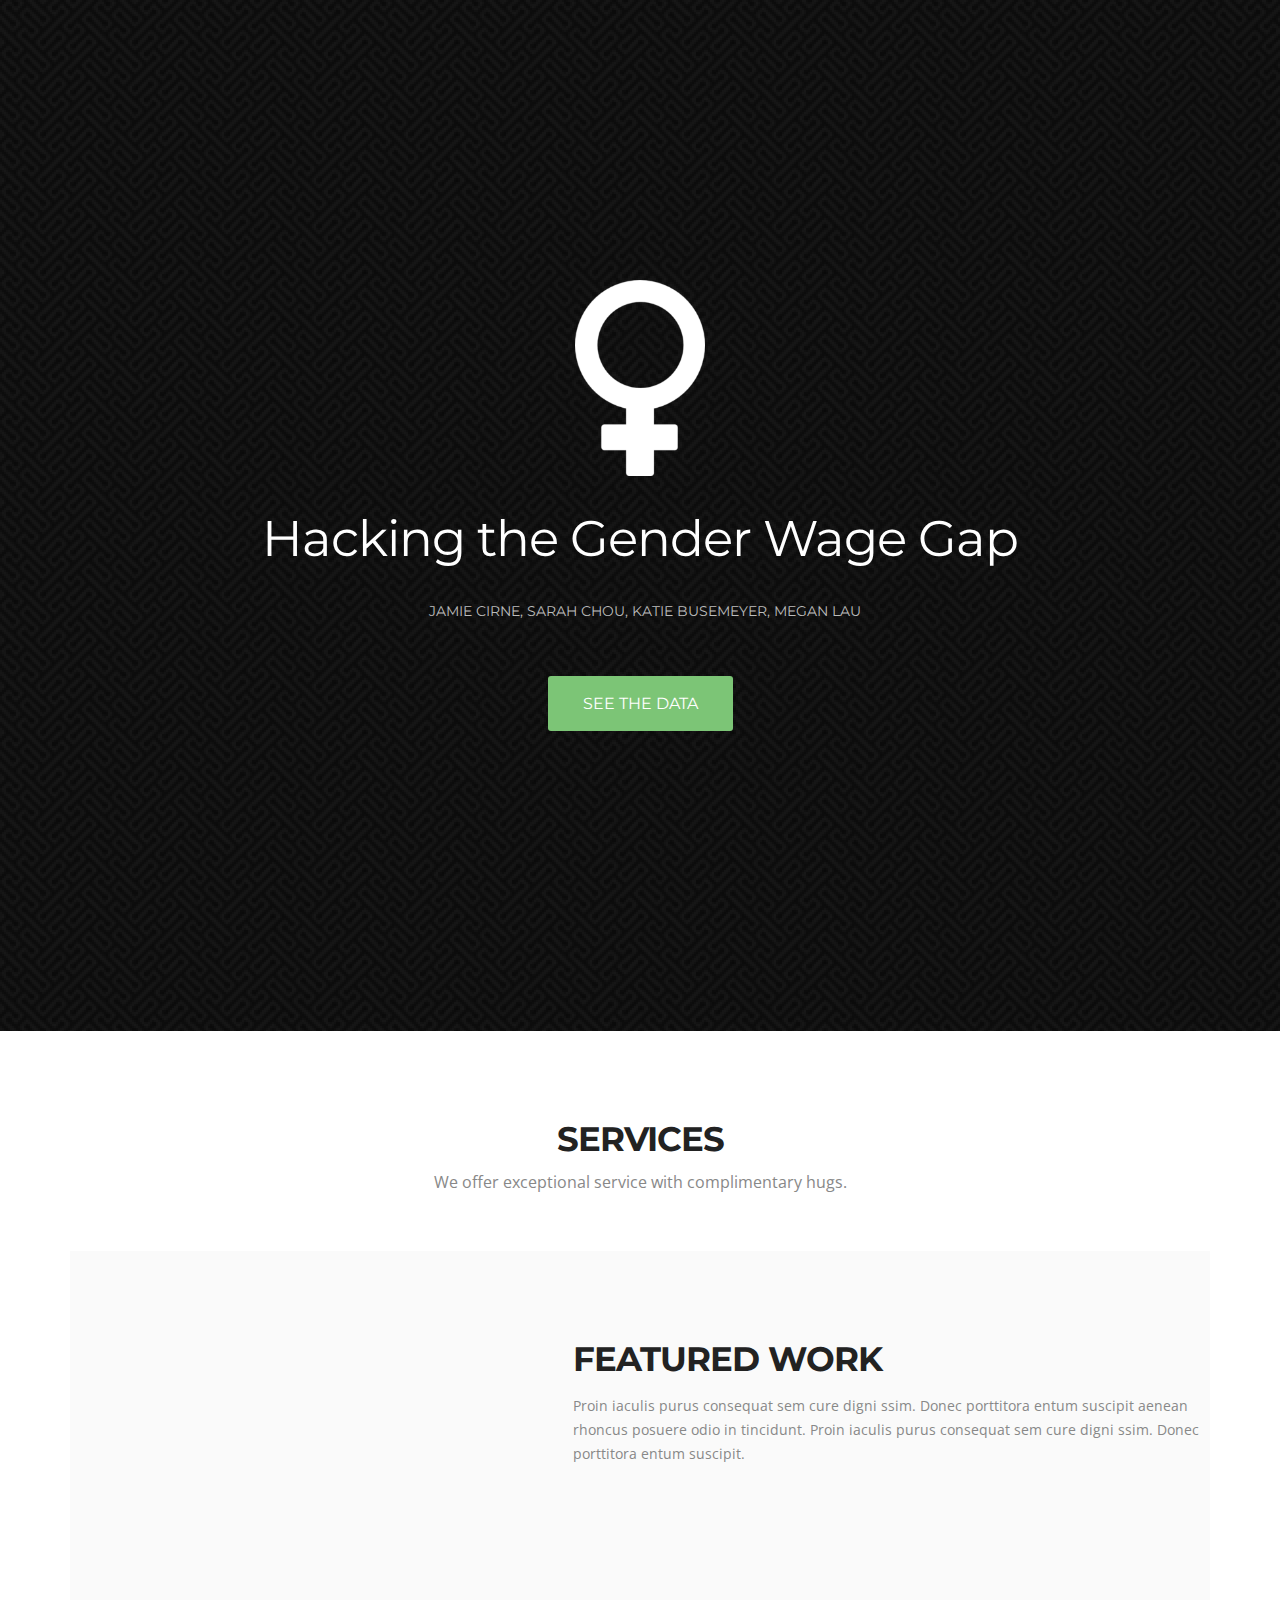
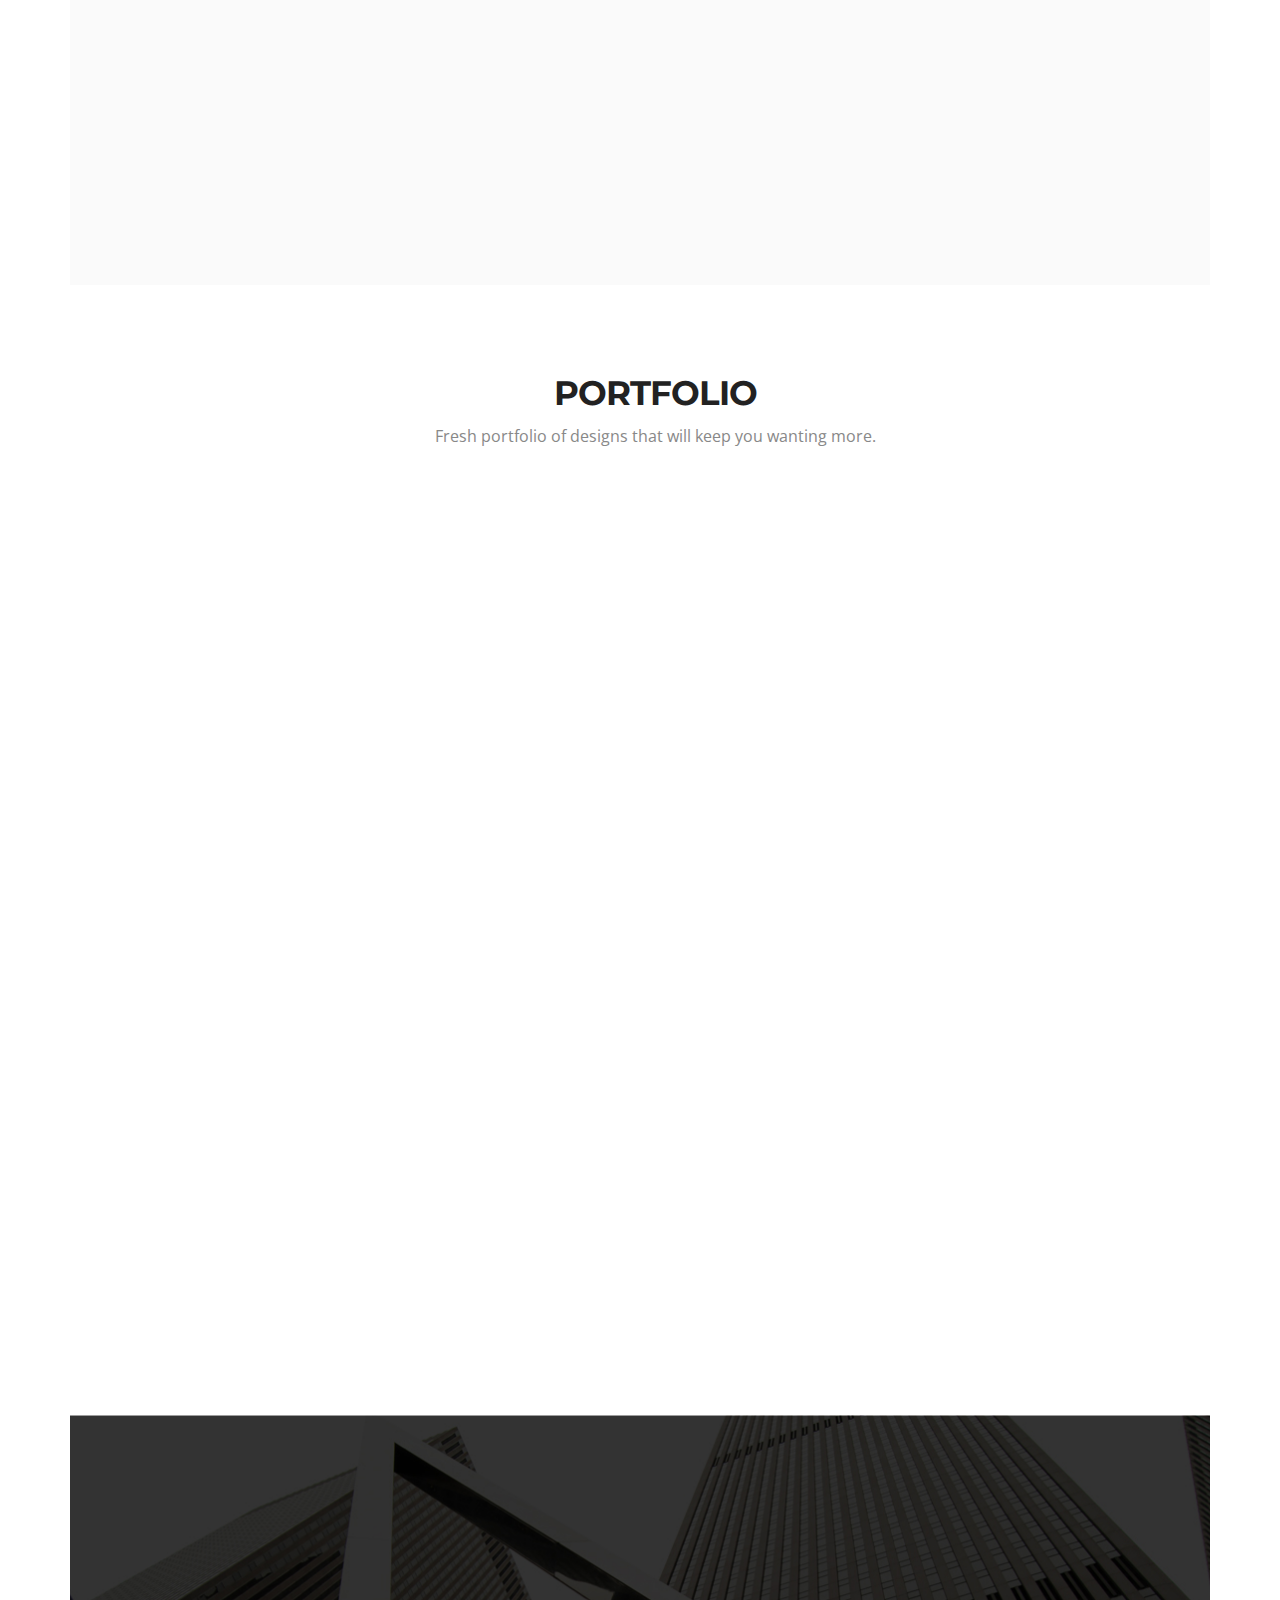
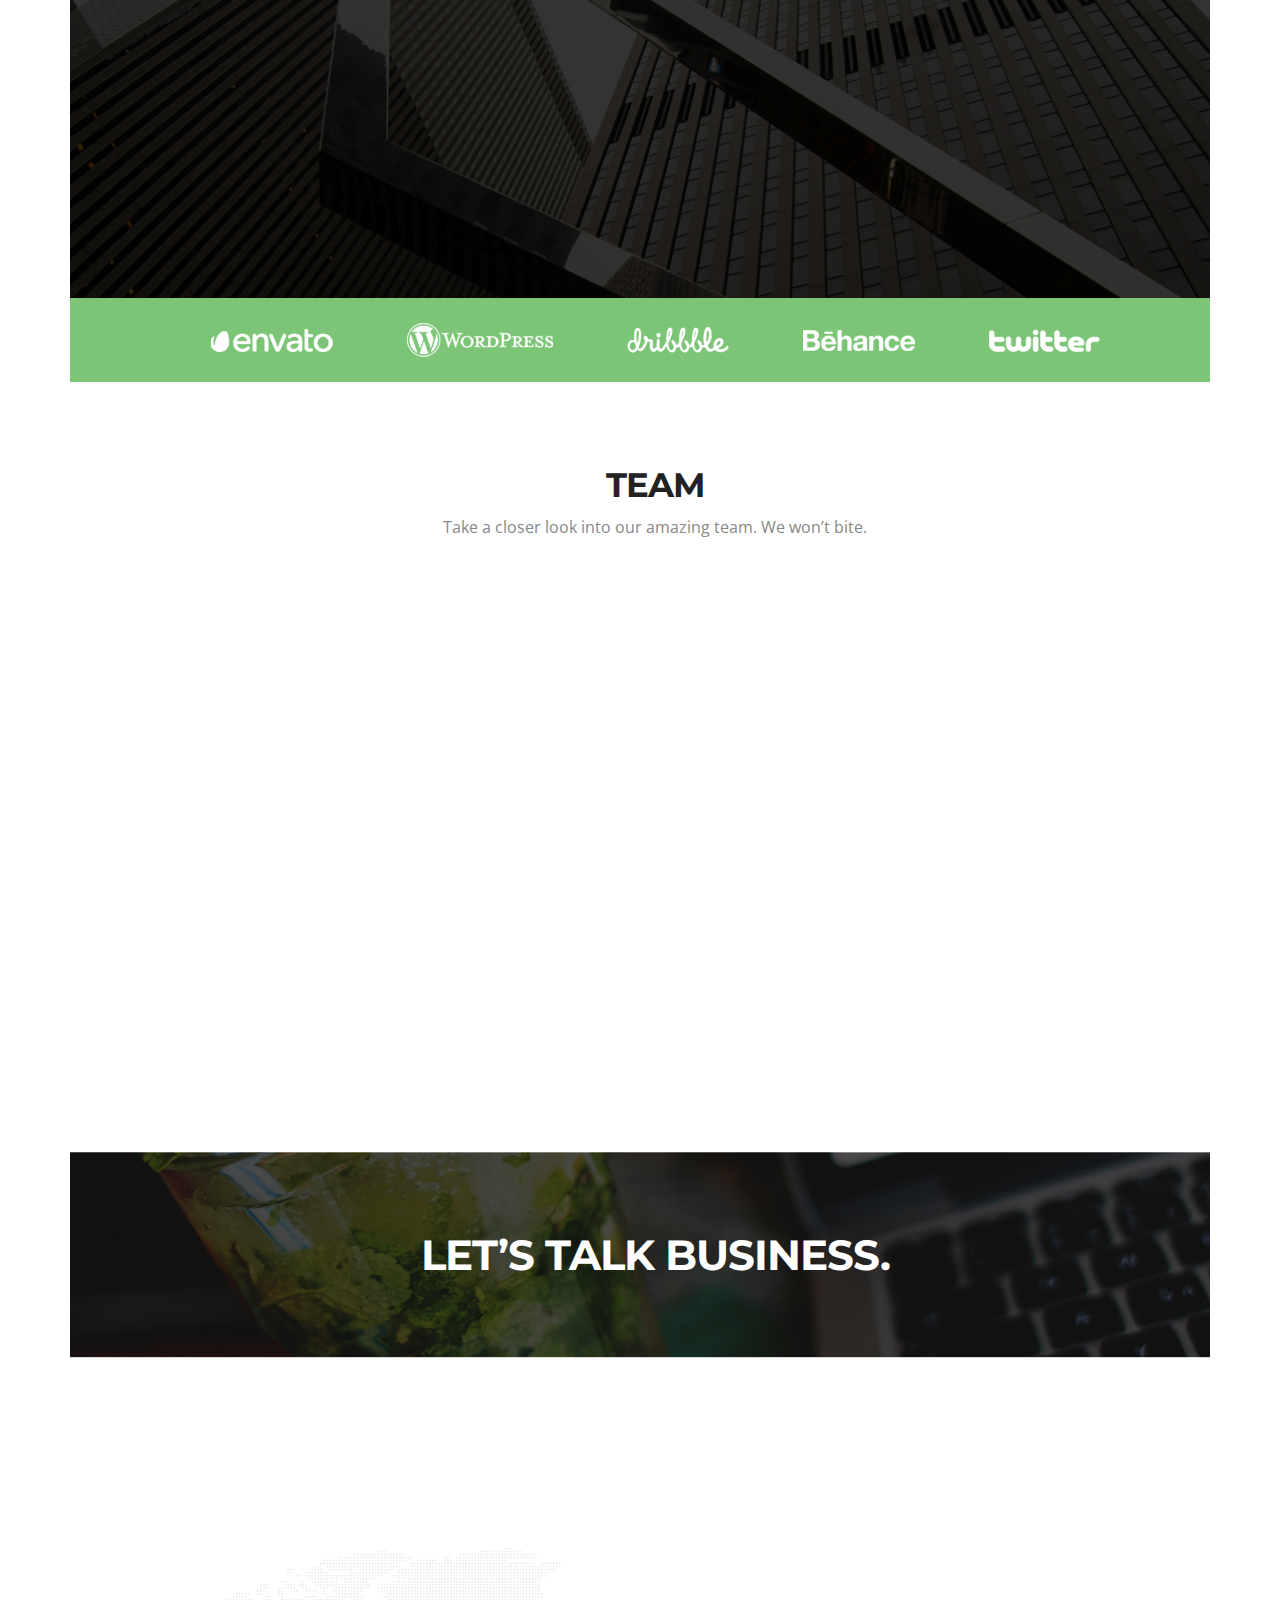
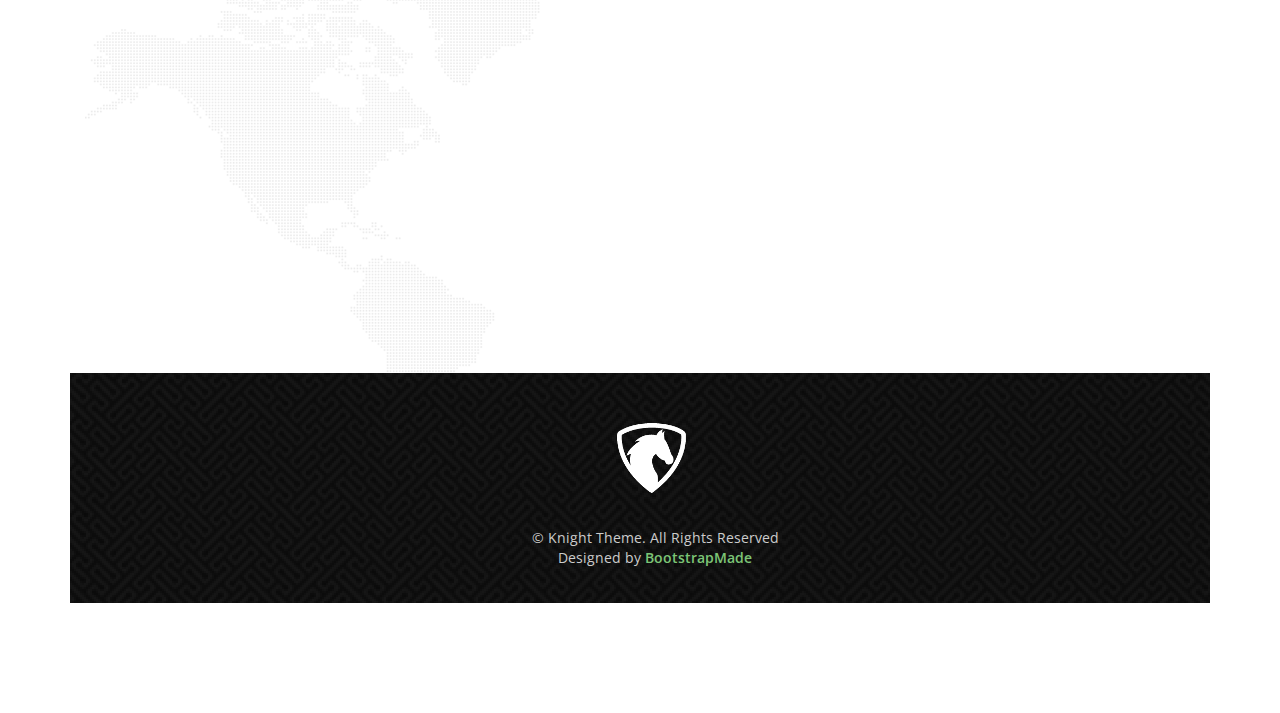
==== website/index.html @ f6a5988b "adding website" ====
<!doctype html>
<html>

<head>
	<meta charset="utf-8">
	<meta name="viewport" content="width=device-width, maximum-scale=1">

	<title>Homepage</title>
	<link rel="icon" href="favicon.png" type="image/png">
	<link rel="shortcut icon" href="favicon.ico" type="img/x-icon">

	<link href='https://fonts.googleapis.com/css?family=Montserrat:400,700' rel='stylesheet' type='text/css'>
	<link href='https://fonts.googleapis.com/css?family=Open+Sans:400,300,800italic,700italic,600italic,400italic,300italic,800,700,600' rel='stylesheet' type='text/css'>

	<link href="css/bootstrap.css" rel="stylesheet" type="text/css">
	<link href="css/style.css" rel="stylesheet" type="text/css">
	<link href="css/font-awesome.css" rel="stylesheet" type="text/css">
	<link href="css/responsive.css" rel="stylesheet" type="text/css">
	<link href="css/magnific-popup.css" rel="stylesheet" type="text/css">
	<link href="css/animate.css" rel="stylesheet" type="text/css">

	<script type="text/javascript" src="js/jquery.1.8.3.min.js"></script>
	<script type="text/javascript" src="js/bootstrap.js"></script>
	<script type="text/javascript" src="js/jquery-scrolltofixed.js"></script>
	<script type="text/javascript" src="js/jquery.easing.1.3.js"></script>
	<script type="text/javascript" src="js/jquery.isotope.js"></script>
	<script type="text/javascript" src="js/wow.js"></script>
	<script type="text/javascript" src="js/classie.js"></script>
	<script type="text/javascript" src="js/magnific-popup.js"></script>
	<script src="contactform/contactform.js"></script>

	<!-- =======================================================
    Theme Name: Knight
    Theme URL: https://bootstrapmade.com/knight-free-bootstrap-theme/
    Author: BootstrapMade
    Author URL: https://bootstrapmade.com
	======================================================= -->

</head>

<body>
	<header class="header" id="header">
		<!--header-start-->
		<div class="container">
			<figure class="logo animated fadeInDown delay-07s">
				<a href="#"><img src="img/female-symbol.png" alt=""></a>
			</figure>
			<h1 class="animated fadeInDown delay-07s">Hacking the Gender Wage Gap</h1>
			<ul class="we-create animated fadeInUp delay-1s">
				<li>Jamie Cirne, Sarah Chou, Katie Busemeyer, Megan Lau</li>
			</ul>
			<a class="link animated fadeInUp delay-1s servicelink" href="#service">See the Data</a>
		</div>
	</header>
	<!--header-end-->

	<!--<nav class="main-nav-outer" id="test">-->
		<!--main-nav-start-->
		<!--<div class="container">
			<ul class="main-nav">
				<li><a href="#header">Home</a></li>
				<li><a href="#service">Services</a></li>
				<li><a href="#Portfolio">Portfolio</a></li>-->
				<!--<li class="small-logo"><a href="#header"><img src="img/small-logo.png" alt=""></a></li>-->
				<!--<li><a href="#client">Clients</a></li>
				<li><a href="#team">Team</a></li>
				<li><a href="#contact">Contact</a></li>
			</ul>
			<a class="res-nav_click" href="#"><i class="fa fa-bars"></i></a>
		</div>
	</nav>-->



	<section class="main-section" id="service">
		<!--main-section-start-->
		<div class="container">
			<h2>Services</h2>
			<h6>We offer exceptional service with complimentary hugs.</h6>
			<!--<div class="row">
				<div class="col-lg-4 col-sm-6 wow fadeInLeft delay-05s">
					<div class="service-list">
						<div class="service-list-col1">
							<i class="fa fa-paw"></i>
						</div>
						<div class="service-list-col2">
							<h3>branding &amp; identity</h3>
							<p>Proin iaculis purus digni consequat sem digni ssim. Donec entum digni ssim.</p>
						</div>
					</div>
					<div class="service-list">
						<div class="service-list-col1">
							<i class="fa fa-gear"></i>
						</div>
						<div class="service-list-col2">
							<h3>web development</h3>
							<p>Proin iaculis purus consequat sem digni ssim. Digni ssim porttitora .</p>
						</div>
					</div>
					<div class="service-list">
						<div class="service-list-col1">
							<i class="fa fa-apple"></i>
						</div>
						<div class="service-list-col2">
							<h3>mobile design</h3>
							<p>Proin iaculis purus consequat digni sem digni ssim. Purus donec porttitora entum.</p>
						</div>
					</div>
					<div class="service-list">
						<div class="service-list-col1">
							<i class="fa fa-medkit"></i>
						</div>
						<div class="service-list-col2">
							<h3>24/7 Support</h3>
							<p>Proin iaculis purus consequat sem digni ssim. Sem porttitora entum.</p>
						</div>
					</div>
				</div>
				<figure class="col-lg-8 col-sm-6  text-right wow fadeInUp delay-02s">
					<img src="img/macbook-pro.png" alt="">
				</figure>

			</div>
		</div>
	</section>
	<!--main-section-end-->



	<section class="main-section alabaster">
		<!--main-section alabaster-start-->
		<div class="container">
			<div class="row">
				<figure class="col-lg-5 col-sm-4 wow fadeInLeft">
					<img src="img/iphone.png" alt="">
				</figure>
				<div class="col-lg-7 col-sm-8 featured-work">
					<h2>featured work</h2>
					<P class="padding-b">Proin iaculis purus consequat sem cure digni ssim. Donec porttitora entum suscipit aenean rhoncus posuere odio in tincidunt. Proin iaculis purus consequat sem cure digni ssim. Donec porttitora entum suscipit.</P>
					<div class="featured-box">
						<div class="featured-box-col1 wow fadeInRight delay-02s">
							<i class="fa fa-magic"></i>
						</div>
						<div class="featured-box-col2 wow fadeInRight delay-02s">
							<h3>magic of theme development</h3>
							<p>Proin iaculis purus consequat sem cure digni ssim. Donec porttitora entum suscipit aenean rhoncus posuere odio in tincidunt. </p>
						</div>
					</div>
					<div class="featured-box">
						<div class="featured-box-col1 wow fadeInRight delay-04s">
							<i class="fa fa-gift"></i>
						</div>
						<div class="featured-box-col2 wow fadeInRight delay-04s">
							<h3>neatly packaged</h3>
							<p>Proin iaculis purus consequat sem cure digni ssim. Donec porttitora entum suscipit aenean rhoncus posuere odio in tincidunt. </p>
						</div>
					</div>
					<div class="featured-box">
						<div class="featured-box-col1 wow fadeInRight delay-06s">
							<i class="fa fa-dashboard"></i>
						</div>
						<div class="featured-box-col2 wow fadeInRight delay-06s">
							<h3>SEO optimized</h3>
							<p>Proin iaculis purus consequat sem cure digni ssim. Donec porttitora entum suscipit aenean rhoncus posuere odio in tincidunt. </p>
						</div>
					</div>
					<a class="Learn-More" href="#">Learn More</a>
				</div>
			</div>
		</div>
	</section>
	<!--main-section alabaster-end-->



	<section class="main-section paddind" id="Portfolio">
		<!--main-section-start-->
		<div class="container">
			<h2>Portfolio</h2>
			<h6>Fresh portfolio of designs that will keep you wanting more.</h6>
			<div class="portfolioFilter">
				<ul class="Portfolio-nav wow fadeIn delay-02s">
					<li><a href="#" data-filter="*" class="current">All</a></li>
					<li><a href="#" data-filter=".branding">Branding</a></li>
					<li><a href="#" data-filter=".webdesign">Web design</a></li>
					<li><a href="#" data-filter=".printdesign">Print design</a></li>
					<li><a href="#" data-filter=".photography">Photography</a></li>
				</ul>
			</div>

		</div>
		<div class="portfolioContainer wow fadeInUp delay-04s">
			<div class=" Portfolio-box printdesign">
				<a href="img/Portfolio-pic1.jpg"><img src="img/Portfolio-pic1.jpg" alt=""></a>
				<h3>Foto Album</h3>
				<p>Print Design</p>
			</div>
			<div class="Portfolio-box webdesign">
				<a href="img/Portfolio-pic2.jpg"><img src="img/Portfolio-pic2.jpg" alt=""></a>
				<h3>Luca Theme</h3>
				<p>Web Design</p>
			</div>
			<div class=" Portfolio-box branding">
				<a href="img/Portfolio-pic3.jpg"><img src="img/Portfolio-pic3.jpg" alt=""></a>
				<h3>Uni Sans</h3>
				<p>Branding</p>
			</div>
			<div class=" Portfolio-box photography">
				<a href="img/Portfolio-pic4.jpg"><img src="img/Portfolio-pic4.jpg" alt=""></a>
				<h3>Vinyl Record</h3>
				<p>Photography</p>
			</div>
			<div class=" Portfolio-box branding">
				<a href="img/Portfolio-pic5.jpg"><img src="img/Portfolio-pic5.jpg" alt=""></a>
				<h3>Hipster</h3>
				<p>Branding</p>
			</div>
			<div class=" Portfolio-box photography">
				<a href="img/Portfolio-pic6.jpg"><img src="img/Portfolio-pic6.jpg" alt=""></a>
				<h3>Windmills</h3>
				<p>Photography</p>
			</div>
		</div>
	</section>
	<!--main-section-end-->


	<section class="main-section client-part" id="client">
		<!--main-section client-part-start-->
		<div class="container">
			<b class="quote-right wow fadeInDown delay-03"><i class="fa fa-quote-right"></i></b>
			<div class="row">
				<div class="col-lg-12">
					<p class="client-part-haead wow fadeInDown delay-05">It was a pleasure to work with the guys at Knight Studio. They made sure we were well fed and drunk all the time!</p>
				</div>
			</div>
			<ul class="client wow fadeIn delay-05s">
				<li><a href="#">
            	<img src="img/client-pic1.jpg" alt="">
                <h3>James Bond</h3>
                <span>License To Drink Inc.</span>
            </a></li>
			</ul>
		</div>
	</section>
	<!--main-section client-part-end-->
	<div class="c-logo-part">
		<!--c-logo-part-start-->
		<div class="container">
			<ul>
				<li><a href="#"><img src="img/c-liogo1.png" alt=""></a></li>
				<li><a href="#"><img src="img/c-liogo2.png" alt=""></a></li>
				<li><a href="#"><img src="img/c-liogo3.png" alt=""></a></li>
				<li><a href="#"><img src="img/c-liogo4.png" alt=""></a></li>
				<li><a href="#"><img src="img/c-liogo5.png" alt=""></a></li>
			</ul>
		</div>
	</div>
	<!--c-logo-part-end-->
	<section class="main-section team" id="team">
		<!--main-section team-start-->
		<div class="container">
			<h2>team</h2>
			<h6>Take a closer look into our amazing team. We won’t bite.</h6>
			<div class="team-leader-block clearfix">
				<div class="team-leader-box">
					<div class="team-leader wow fadeInDown delay-03s">
						<div class="team-leader-shadow"><a href="#"></a></div>
						<img src="img/team-leader-pic1.jpg" alt="">
						<ul>
							<li><a href="#" class="fa fa-twitter"></a></li>
							<li><a href="#" class="fa fa-facebook"></a></li>
							<li><a href="#" class="fa fa-pinterest"></a></li>
							<li><a href="#" class="fa fa-google-plus"></a></li>
						</ul>
					</div>
					<h3 class="wow fadeInDown delay-03s">Walter White</h3>
					<span class="wow fadeInDown delay-03s">Chief Executive Officer</span>
					<p class="wow fadeInDown delay-03s">Lorem ipsum dolor sit amet, consectetur adipiscing elit. Proin consequat sollicitudin cursus. Dolor sit amet, consectetur adipiscing elit proin consequat.</p>
				</div>
				<div class="team-leader-box">
					<div class="team-leader  wow fadeInDown delay-06s">
						<div class="team-leader-shadow"><a href="#"></a></div>
						<img src="img/team-leader-pic2.jpg" alt="">
						<ul>
							<li><a href="#" class="fa fa-twitter"></a></li>
							<li><a href="#" class="fa fa-facebook"></a></li>
							<li><a href="#" class="fa fa-pinterest"></a></li>
							<li><a href="#" class="fa fa-google-plus"></a></li>
						</ul>
					</div>
					<h3 class="wow fadeInDown delay-06s">Jesse Pinkman</h3>
					<span class="wow fadeInDown delay-06s">Product Manager</span>
					<p class="wow fadeInDown delay-06s">Lorem ipsum dolor sit amet, consectetur adipiscing elit. Proin consequat sollicitudin cursus. Dolor sit amet, consectetur adipiscing elit proin consequat.</p>
				</div>
				<div class="team-leader-box">
					<div class="team-leader wow fadeInDown delay-09s">
						<div class="team-leader-shadow"><a href="#"></a></div>
						<img src="img/team-leader-pic3.jpg" alt="">
						<ul>
							<li><a href="#" class="fa fa-twitter"></a></li>
							<li><a href="#" class="fa fa-facebook"></a></li>
							<li><a href="#" class="fa fa-pinterest"></a></li>
							<li><a href="#" class="fa fa-google-plus"></a></li>
						</ul>
					</div>
					<h3 class="wow fadeInDown delay-09s">Skyler white</h3>
					<span class="wow fadeInDown delay-09s">Accountant</span>
					<p class="wow fadeInDown delay-09s">Lorem ipsum dolor sit amet, consectetur adipiscing elit. Proin consequat sollicitudin cursus. Dolor sit amet, consectetur adipiscing elit proin consequat.</p>
				</div>
			</div>
		</div>
	</section>
	<!--main-section team-end-->



	<section class="business-talking">
		<!--business-talking-start-->
		<div class="container">
			<h2>Let’s Talk Business.</h2>
		</div>
	</section>
	<!--business-talking-end-->
	<div class="container">
		<section class="main-section contact" id="contact">

			<div class="row">
				<div class="col-lg-6 col-sm-7 wow fadeInLeft">
					<div class="contact-info-box address clearfix">
						<h3><i class=" icon-map-marker"></i>Address:</h3>
						<span>308 Negra Arroyo Lane<br>Albuquerque, New Mexico, 87111.</span>
					</div>
					<div class="contact-info-box phone clearfix">
						<h3><i class="fa fa-phone"></i>Phone:</h3>
						<span>1-800-BOO-YAHH</span>
					</div>
					<div class="contact-info-box email clearfix">
						<h3><i class="fa fa-pencil"></i>email:</h3>
						<span>hello@knightstudios.com</span>
					</div>
					<div class="contact-info-box hours clearfix">
						<h3><i class="fa fa-clock-o"></i>Hours:</h3>
						<span><strong>Monday - Thursday:</strong> 10am - 6pm<br><strong>Friday:</strong> People work on Fridays now?<br><strong>Saturday - Sunday:</strong> Best not to ask.</span>
					</div>
					<ul class="social-link">
						<li class="twitter"><a href="#"><i class="fa fa-twitter"></i></a></li>
						<li class="facebook"><a href="#"><i class="fa fa-facebook"></i></a></li>
						<li class="pinterest"><a href="#"><i class="fa fa-pinterest"></i></a></li>
						<li class="gplus"><a href="#"><i class="fa fa-google-plus"></i></a></li>
						<li class="dribbble"><a href="#"><i class="fa fa-dribbble"></i></a></li>
					</ul>
				</div>
				<div class="col-lg-6 col-sm-5 wow fadeInUp delay-05s">
					<div class="form">

						<div id="sendmessage">Your message has been sent. Thank you!</div>
						<div id="errormessage"></div>
						<form action="" method="post" role="form" class="contactForm">
							<div class="form-group">
								<input type="text" name="name" class="form-control input-text" id="name" placeholder="Your Name" data-rule="minlen:4" data-msg="Please enter at least 4 chars" />
								<div class="validation"></div>
							</div>
							<div class="form-group">
								<input type="email" class="form-control input-text" name="email" id="email" placeholder="Your Email" data-rule="email" data-msg="Please enter a valid email" />
								<div class="validation"></div>
							</div>
							<div class="form-group">
								<input type="text" class="form-control input-text" name="subject" id="subject" placeholder="Subject" data-rule="minlen:4" data-msg="Please enter at least 8 chars of subject" />
								<div class="validation"></div>
							</div>
							<div class="form-group">
								<textarea class="form-control input-text text-area" name="message" rows="5" data-rule="required" data-msg="Please write something for us" placeholder="Message"></textarea>
								<div class="validation"></div>
							</div>

							<div class="text-center"><button type="submit" class="input-btn">Send Message</button></div>
						</form>
					</div>
				</div>
			</div>
		</section>
	</div>
	<footer class="footer">
		<div class="container">
			<div class="footer-logo"><a href="#"><img src="img/footer-logo.png" alt=""></a></div>
			<span class="copyright">&copy; Knight Theme. All Rights Reserved</span>
			<div class="credits">
				<!--
          All the links in the footer should remain intact.
          You can delete the links only if you purchased the pro version.
          Licensing information: https://bootstrapmade.com/license/
          Purchase the pro version with working PHP/AJAX contact form: https://bootstrapmade.com/buy/?theme=Knight
        -->
				Designed by <a href="https://bootstrapmade.com/">BootstrapMade</a>
			</div>
		</div>
	</footer>


	<script type="text/javascript">
		$(document).ready(function(e) {

			$('#test').scrollToFixed();
			$('.res-nav_click').click(function() {
				$('.main-nav').slideToggle();
				return false

			});

      $('.Portfolio-box').magnificPopup({
        delegate: 'a',
        type: 'image'
      });

		});
	</script>

	<script>
		wow = new WOW({
			animateClass: 'animated',
			offset: 100
		});
		wow.init();
	</script>


	<script type="text/javascript">
		$(window).load(function() {

			$('.main-nav li a, .servicelink').bind('click', function(event) {
				var $anchor = $(this);

				$('html, body').stop().animate({
					scrollTop: $($anchor.attr('href')).offset().top - 102
				}, 1500, 'easeInOutExpo');
				/*
				if you don't want to use the easing effects:
				$('html, body').stop().animate({
					scrollTop: $($anchor.attr('href')).offset().top
				}, 1000);
				*/
				if ($(window).width() < 768) {
					$('.main-nav').hide();
				}
				event.preventDefault();
			});
		})
	</script>

	<script type="text/javascript">
		$(window).load(function() {


			var $container = $('.portfolioContainer'),
				$body = $('body'),
				colW = 375,
				columns = null;


			$container.isotope({
				// disable window resizing
				resizable: true,
				masonry: {
					columnWidth: colW
				}
			});

			$(window).smartresize(function() {
				// check if columns has changed
				var currentColumns = Math.floor(($body.width() - 30) / colW);
				if (currentColumns !== columns) {
					// set new column count
					columns = currentColumns;
					// apply width to container manually, then trigger relayout
					$container.width(columns * colW)
						.isotope('reLayout');
				}

			}).smartresize(); // trigger resize to set container width
			$('.portfolioFilter a').click(function() {
				$('.portfolioFilter .current').removeClass('current');
				$(this).addClass('current');

				var selector = $(this).attr('data-filter');
				$container.isotope({

					filter: selector,
				});
				return false;
			});

		});
	</script>

</body>

</html>
---- website/css/style.css ----
/*
    Theme Name: Knight
    Theme URL: https://bootstrapmade.com/knight-free-bootstrap-theme/
    Author: BootstrapMade
    Author URL: https://bootstrapmade.com
*/

/* CSS Document */

/* Float Elements 
---------------------------------*/
.fl-lt {float:left;}
.fl-rt {float:right;}

/* Clear Floated Elements
---------------------------------*/
.clear {
  clear: both;
  display: block;
  overflow: hidden;
  visibility: hidden;
  width: 0;
  height: 0;
}

.clearfix:before,
.clearfix:after {
  content: '\0020';
  display: block;
  overflow: hidden;
  visibility: hidden;
  width: 0;
  height: 0;
}

.clearfix:after {
  clear: both;
}

.figure{ margin:0px;}

img{ max-width:100%;}

a, a:hover, a:active{ outline:0px !important}

@font-face {
  font-family: 'FontAwesome';
  src: url('../fonts/fontawesome-webfont.eot?v=4.1.0');
  src: url('../fonts/fontawesome-webfont.eot?#iefix&v=4.1.0') format('embedded-opentype'), url('../fonts/fontawesome-webfont.woff?v=4.1.0') format('woff'), url('../fonts/fontawesome-webfont.ttf?v=4.1.0') format('truetype'), url('../fonts/fontawesome-webfont.svg?v=4.1.0#fontawesomeregular') format('svg');
  font-weight: normal;
  font-style: normal;
}

/* Primary Styles
---------------------------------*/
body {
	background:#fff;
	font-family: 'Open Sans', sans-serif;
	font-size:14px;
	font-weight:normal;
	color:#888888;
	margin:0;
}
h2{
	font-size:34px;
	color:#222222;
	font-family: 'Montserrat', sans-serif;
	font-weight:700;
	letter-spacing: -1px;
	margin:0 0 15px 0;
	text-align:center;
	text-transform:uppercase;
}
h3{
	font-family: 'Montserrat', sans-serif;
	color:#222222;
	font-size:16px;
	margin:0 0 5px 0;
	text-transform:uppercase;
	font-weight:400;
}
h6{
	font-size:16px;
	color:#888888;
	font-family: 'Open Sans', sans-serif;
	font-weight:400;
	text-align:center;
	margin:0 0 60px 0;
}
p{
	line-height:24px;
	margin:0;
}

/* Header Styles
---------------------------------*/

.header{
	text-align:center;
	background:url(../img/pw_maze_black_2X.png) left top repeat;
	padding:280px 0;
}
.logo{
	width:130px;
	margin:0 auto 35px;
}
.header h1{
	font-family: 'Montserrat',sans-serif;
	font-size:50px;
	font-weight:400;
	letter-spacing: -1px;
	margin:0 0 22px 0 ;
	color:#fff;
}

.we-create{
	padding:0;
	margin:35px 0 55px;
}
.wp-pic{
	margin-bottom:20px;
}
.we-create li{
	display:inline-block;
	font-family: 'Montserrat',sans-serif;
	font-size:14px;
	color: #bcbcbc;
	text-transform: uppercase;
	font-weight: 400;
	margin:0 5px 0 0;
	padding:0 0 0 15px;
}
.we-create li:first-child{
	background:none;
}

.start-button {
	padding-left: 0px;
}

.start-button li a{
color: #fff;
}


.link{
	padding:15px 35px;
	background:#7cc576;
	color:#fff !important;
	font-size:16px;
	font-weight:400;
	font-family: 'Montserrat', sans-serif;
	display:inline-block;
	border-radius:3px;
	text-transform:uppercase;
	line-height:25px;
	margin-bottom:20px;
	transition:all 0.3s ease-in-out;
	-moz-transition:all 0.3s ease-in-out;
	-webkit-transition:all 0.3s ease-in-out;
}
.link:hover {
	text-decoration:none;
	color:#7cc576 !important;
	background:#fff;
}

.link:active, .link:focus {
	background: #7cc576;
	text-decoration:none;
	color:#fff !important;
}

/* Navigation
---------------------------------*/
.main-nav-outer{
	padding:0px;
	border-bottom:1px solid #dddddd;
	box-shadow:0 4px 5px -3px #ececec;
	position:relative;
	background:#fff;
}
.main-nav{
	text-align:center;
	margin:10px 0 0px;
	padding:0;
	list-style:none;
}
.main-nav li{
	display:inline;
	margin:0 1px;
}
.main-nav li a{
	display:inline-block;
	color:#222222;
	text-transform:uppercase;
	font-family: 'Montserrat', sans-serif;
	text-decoration: none;
	line-height:20px;
	margin:17px 32px;
	transition:all 0.3s ease-in-out;
	-moz-transition:all 0.3s ease-in-out;
	-webkit-transition:all 0.3s ease-in-out;
}

.main-nav li a:hover{ 
	text-decoration:none;
	color: #7cc576;
}

.small-logo{ 
	padding:0 32px;
}

.main-section{
	padding:90px 0 110px;
}


/* Services
---------------------------------*/

.service-list{
	padding:0 0 0 0;
	font-size:14px;
	margin-bottom:40px;
}
.service-list-col1{
	float:left;
	width:60px;
}
.service-list-col1 i{
	font-style:normal;
	font-size:38px;
	display:block;
	color:#222;
	font-family: 'FontAwesome';
	line-height:38px;
}
.service-list-col2{
	overflow:hidden;	
}
.main-section.alabaster{
	background:#fafafa;
}

/* Featured Work
---------------------------------*/
.featured-work{
	font-size:14px;
}
.featured-work h2{
	text-align:left;
}
.featured-box{
	padding:0 0 0 0;
	margin-bottom:25px;
	font-size:14px;
}
.featured-box h3{
	margin-bottom:5px;
}
.featured-box p{
	line-height:22px;
}
.featured-work p.padding-b{
	padding-bottom:35px;
}
.featured-box-col1{
	width:60px;
	float:left;
}
.featured-box-col1 i{
	display:block;
	line-height:38px;
	font-family: 'FontAwesome';
	font-size:38px;
	color:#777777;
	font-style:normal;
}
.featured-box-col2{ overflow:hidden;}
.featured-box.magic{
	background:url(../img/magic.png) left top no-repeat;
}
.featured-box.packaged{
	background:url(../img/packaged.png) left top no-repeat;
}
.featured-box.seo{
	background:url(../img/seo.png) left top no-repeat;
}
.Learn-More{
	display:inline-block;
	padding:0 5px 0 0;
	color:#7cc576;
	font-size:16px;
	text-transform:uppercase;
	font-family: 'Montserrat', sans-serif;
	font-weight:400;
	line-height:24px;
	transition:all 0.3s ease-in-out;
	-moz-transition:all 0.3s ease-in-out;
	-webkit-transition:all 0.3s ease-in-out;
	display: none;
}
.Learn-More i{ 
	padding-right:15px;
}

.Learn-More:hover, .Learn-More:focus{ 
	text-decoration:none;
	color: #111;
}


/* Portfolio
---------------------------------*/
.Portfolio-nav{
	padding:0;
	margin:0 0 45px 0;
	list-style:none;
	text-align:center;
}
.Portfolio-nav li{
	margin:0 10px;
	display:inline;
}
.Portfolio-nav li a{
	display:inline-block;
	padding:10px 22px;
	font-size:12px;
	line-height:20px;
	color:#222222;
	border-radius:4px;
	text-transform:uppercase;
	font-family: 'Montserrat', sans-serif;
	background:#f7f7f7;
	margin-bottom:5px;
	transition:all 0.3s ease-in-out;
	-moz-transition:all 0.3s ease-in-out;
	-webkit-transition:all 0.3s ease-in-out;
}
.Portfolio-nav li a:hover{
	background:#7cc576;
	color:#fff;
	text-decoration:none;
}

.portfolioContainer{
	margin:0 auto;
	padding-left:15px;
}

.Portfolio-box{
	text-align:center;
	margin-bottom:30px;
	height:350px;
	width:350px;
	overflow:hidden;
	float:left;
	padding:0;
}
.Portfolio-box img{
	margin-bottom:25px;
	transition:all 0.3s ease-in-out;
	-moz-transition:all 0.3s ease-in-out;
	-webkit-transition:all 0.3s ease-in-out;	
}

.Portfolio-box img:hover {
	opacity: 0.6;
}

.Portfolio-nav li a.current{
	background:#7cc576;
	color:#fff;
	text-decoration:none;
}
img {
   max-width:100%;
}

/* no transition on .isotope container */

.isotope .isotope-item {
  /* change duration value to whatever you like */
  -webkit-transition-duration: 0.6s;
     -moz-transition-duration: 0.6s;
          transition-duration: 0.6s;
}

.isotope .isotope-item {
  -webkit-transition-property: -webkit-transform, opacity;
     -moz-transition-property:    -moz-transform, opacity;
          transition-property:         transform, opacity;
}

.main-section.paddind{
	padding-bottom:60px;
}

/* Clients
---------------------------------*/
.client-part{
	background:url(../img/section-bg1.jpg) center center no-repeat;
	background-size:cover;
	padding:55px 0;
	text-align:center;
}
.client-part-haead{
	color:#fdfdfd;
	font-size:28px;
	line-height:41px;
	margin:30px 0 10px;
	font-family: ''Open Sans',sans-serif';
	font-style: italic;
}
.client{
	padding:0;
	margin:20px 0 0;
	list-style:none;
	text-align:center;
}
.client li{
	display:inline;
	margin:0 15px;
}
.client li a{
	display:inline-block;
}
.client li a img{
	margin-bottom:15px;
	border-radius:50%;
}
.client li a:hover{
	text-decoration:none;
}
.client li a h3{
	color:#ffffff;
}
.client li a span{
	color:#f1f1f1;
}
.quote-right{
	font-style:normal;
	width:68px;
	height:68px;
	margin:0 auto;
	border:2px solid #7cc576;
	border-radius:50%;
	display:block;
	line-height:68px;
	text-align:center;
	font-size:27px;
	color:#7cc576;
	cursor: pointer;
	transition:all 0.3s ease-in-out;
	-moz-transition:all 0.3s ease-in-out;
	-webkit-transition:all 0.3s ease-in-out;
}

.quote-right:hover{
color: #fff;
border: 2px solid #fff;
}

.c-logo-part{
	background:#7cc576;
	padding:25px 0;
    filter: alpha(opacity=60);
}
.c-logo-part ul{
	padding:0;
	margin:0;
	list-style:none;
	text-align:center;
}
.c-logo-part ul li{
	display:inline;
	margin:0 25px;
}
.c-logo-part ul a{
	display:inline-block;
	margin: 0 20px;
}
.main-section.team{
	padding:85px 0;
}
.main-section.team h6{
	margin-bottom:40px;
}


/* Team
---------------------------------*/
.team-leader-block{
	max-width:993px;
	margin:0 auto;
}
.team-leader-box{
	width:30.66%;
	margin-right: 3.82979%;
	height: 490px;
	overflow: hidden;
	text-align: center;
	float: left;
}
.team-leader-box span{
	margin-bottom:24px;
	display:block;
}
.team-leader-box:nth-of-type(3n+0){ margin:0;}
.team-leader{
	width:auto;
	height:auto;
	position:relative;
	border-radius:50%;
	box-shadow:0px 0px 0px 7px rgba(241,241,241,0.80);
	margin:7px 7px 25px 7px;
	
}
.team-leader-shadow{
	transition:all 0.3s ease-in-out;
	-moz-transition:all 0.3s ease-in-out;
	-webkit-transition:all 0.3s ease-in-out;
	border-radius:50%;
	position:absolute;
	width:100%;
	height:100%;
	z-index:10;
	border-radius:50%;
}
.team-leader-shadow a{
	display:block;
	width:100%;
	height:100%;
}
.team-leader:hover .team-leader-shadow{
	box-shadow:inset  0px 0px 0px 148px rgba(17,17,17,0.80);
}
.team-leader:hover ul{ display:block; opacity:1}
.team-leader img{
	display:block;
	border-radius:50%;
}
.team-leader ul{
	display:block;
	opacity:0;
	padding:0;
	margin:0;
	list-style:none;
	position:absolute;
	left:0;
	top:50%;
	width:100%;
	text-align:center;
	margin-top:-14px;
	z-index:15;
	transition:all 0.6s ease-in-out;
	-moz-transition:all 0.6s ease-in-out;
	-webkit-transition:all 0.6s ease-in-out;
}
.team-leader ul li{
	display:inline;
	margin:0 11px;
}
.team-leader ul li a{
	font-family: 'FontAwesome';
	display:inline-block;
	font-size:28px;
	color:#fff;	
	transition:all 0.3s ease-in-out;
	-moz-transition:all 0.3s ease-in-out;
	-webkit-transition:all 0.3s ease-in-out;
}
.team-leader ul li a:hover, .team-leader ul li a:focus{
	text-decoration:none;
}
.team-leader ul li a.fa-twitter:hover{
	color:#55acee;
}
.team-leader ul li a.fa-facebook:hover{
	color:#3b5998;
}
.team-leader ul li a.fa-pinterest:hover{
	color:#cb2026;
}
.team-leader ul li a.fa-google-plus:hover{
	color:#dd4b39;
}

/* Talk Business
---------------------------------*/
.business-talking{
	background:url(../img/section-bg2.jpg) top center no-repeat;
	background-size:cover;
	padding:60px 0 10px;
	text-align:center;
}
.business-talking h2{
	font-family: 'Montserrat', sans-serif;
	font-weight:700;
	padding:0;
	margin:20px 0 70px;
	text-transform:uppercase;
	font-size:42px;
	color:#fff;
}


/* Contact
---------------------------------*/
.main-section.contact{
	padding:90px 0 100px;
}

.main-section.contact{
	background:url(../img/bg-map.png) left 190px no-repeat;
}
.contact-info-box{
	font-size:15px;
	margin:0 0 14px 68px;
	padding-left:0;
}
.contact-info-box h3{
	font-size: 15px;
	font-weight:400;
	float:left;
	width:102px;
	margin-right:12px;
	line-height:28px;
}
.contact-info-box h3 i{
	font-style:normal;
	font-size:18px;
	color:#222222;
	font-family: 'FontAwesome';
	font-weight:normal;
	margin-right:7px;
}
.contact-info-box span{
	line-height:28px;
	display:block;
	overflow:hidden;
}
.social-link{
	padding:35px 0;
	margin:0 0 0 68px;
	display:block;
	overflow:hidden;
	list-style:none;
}
.social-link li{
	float:left;
	margin-right:8px;
}
.social-link li a{
	display:block;
	width:50px;
	height:50px;
	text-align:center;
	line-height:50px;
	font-size:25px;
	color:#fff;
	background:#222222;
	border-radius:50%;
	transition:all 0.3s ease-in-out;
}
.social-link li a:hover, .social-link li a:focus{
	text-decoration:none;
}
.twitter a:hover {
	background: #55acee;
}
.facebook a:hover {
	background: #3b5998;
}
.pinterest a:hover {
	background: #cb2026;
}
.gplus a:hover {
	background: #dd4b39;
}
.dribbble a:hover {
	background: #ea4c89;
}

.form{
	margin:0 66px 0 30px;
}
.input-text{
	padding:15px 16px;
	border:1px solid #ccc;
	width:100%;
	height:50px;
	display:block;
	border-radius:4px;
	font-size:15px;
	color:#aaa;
	font-family: 'Open Sans', sans-serif;
	margin:0 0 15px 0;
	transition:all 0.3s ease-in-out;
	-moz-transition:all 0.3s ease-in-out;
	-webkit-transition:all 0.3s ease-in-out;
}
.input-text:focus {
	border: 1px solid #7cc576;
	outline:0;
	-webkit-box-shadow: inset 0 1px 1px rgba(0, 0, 0, 0.075), 0 0 8px rgba(124, 197, 118, 0.3);
	-moz-box-shadow: inset 0 1px 1px rgba(0, 0, 0, 0.075), 0 0 8px rgba(124, 197, 118, 0.3);	
	box-shadow: inset 0 1px 1px rgba(0, 0, 0, 0.075), 0 0 8px rgba(124, 197, 118, 0.3);
}

.input-text.text-area{
	height:165px;
	resize:none;
	overflow:auto;
}
.input-btn{
	width:175px;
	height:50px;
	background:#7cc576;
	border-radius:4px;
	color:#ffffff;
	font-size:14px;
	text-transform:uppercase;
	font-family: 'Montserrat', sans-serif;
	font-weight:400;
	border:0px;
	transition:all 0.3s ease-in-out;
	-moz-transition:all 0.3s ease-in-out;
	-webkit-transition:all 0.3s ease-in-out;
}

.input-btn:hover{
	background: #111;
	color: #fff;
}

.validation {
    color: red;
    display:none;
    margin: 0 0 20px;
    font-weight:400;
    font-size:13px;
}

#sendmessage {
    color: #7cc576;
    border:1px solid #7cc576;
    display:none;
    text-align:center;
    padding:15px;
    font-weight:600;
    margin-bottom:15px;
}

#errormessage {
    color: red;
    display:none;
    border:1px solid red;
    text-align:center;
    padding:15px;
    font-weight:600;
    margin-bottom:15px;
}

#sendmessage.show, #errormessage.show, .show {
	display:block;
}

/* Footer
---------------------------------*/

.footer{
	background:url(../img/pw_maze_black_2X.png) left top repeat;
	padding:35px 0 35px;
}
.footer-logo{
	margin:15px auto 35px;
	width: 76px;
}
.copyright, .credits{
	color:#cccccc;
	font-size:14px;
	display:block;
	text-align:center;
}
.copyright a, .credits a{
	color:#7cc576;
	font-weight:600;
	text-decoration: none;
	transition:all 0.3s ease-in-out;
	-moz-transition:all 0.3s ease-in-out;
	-webkit-transition:all 0.3s ease-in-out;
}

.copyright a:hover, .credits a:hover {
	color: #fff;
}

.res-nav_click {
	line-height:38px;
	font-family: 'FontAwesome';
	font-size:38px;
	text-decoration: none !important;
	color:#777777;
	font-style:normal;
	display:none;
	width:42px;
	height:27px;
	margin:20px auto;
	transition:all 0.3s ease-in-out;
	-moz-transition:all 0.3s ease-in-out;
	-webkit-transition:all 0.3s ease-in-out;
}

.res-nav_click:hover, .res-nav_click:active, .res-nav_click:focus {
	color: #7cc576 !important;
}

.portfolioContainer{
	max-width: 1140px;
}


/* Animation Timers
---------------------------------*/
.delay-02s { 
	animation-delay: 0.2s; 
	-webkit-animation-delay: 0.2s; 
}
.delay-03s { 
	animation-delay: 0.3s; 
	-webkit-animation-delay: 0.3s; 
}
.delay-04s { 
	animation-delay: 0.4s; 
	-webkit-animation-delay: 0.4s; 
}

.delay-05s { 
	animation-delay: 0.5s; 
	-webkit-animation-delay: 0.5s; 
}
.delay-06s { 
	animation-delay: 0.6s; 
	-webkit-animation-delay: 0.6s; 
}

.delay-07s { 
	animation-delay: 0.7s; 
	-webkit-animation-delay: 0.7s; 
}
.delay-08s { 
	animation-delay: 0.8s; 
	-webkit-animation-delay: 0.8s; 
}

.delay-09s { 
	animation-delay: 0.9s; 
	-webkit-animation-delay: 0.9s; 
}
.delay-1s { 
	animation-delay: 1s; 
	-webkit-animation-delay: 1s; 
}
.delay-12s { 
	animation-delay: 1.2s; 
	-webkit-animation-delay: 1.2s; 
}
---- website/css/responsive.css ----
/* ==========================================================================
   Media Queries
   ========================================================================== */


@media only screen and (min-width: 992px) {
	/****Ipad Landscape 1024 Container 970 ****/

	.service-list{ margin-bottom:30px;}
	.c-logo-part ul li{ margin:0 15px;}
	.form{ margin:0 0 0 20px}
	.main-nav{ display:block !important; }
	/*.portfolioContainer{ width:800px; margin:0px auto !important; } */

}

@media only screen and (min-width: 768px) and (max-width: 991px) {
	/****Ipad Portrait 768 Container 750 ****/
	body{ font-size:13px;}
	p{ line-height:20px ;}
	.header h1{ font-size:46px;}
	.main-nav ul li a{ padding:14px;}
	.small-logo{ padding:0 20px;}
	h2{ font-size:30px}
	h6{ font-size:16px;}
	h3{ font-size:15px;}
	.service-list{ margin-bottom:20px; font-size:15px;}
	.featured-work p.padding-b{ padding-bottom:15px;}
	.main-section{ padding:70px 0;}
	.c-logo-part ul li{ margin:0 1%; float:left; width:18%;}
	.c-logo-part ul li a{ display:block;}
	.c-logo-part ul li a img{ display:block;}
	.form{ margin:0;}
	.contact-info-box{ margin:0 ;}
	.social-link{ margin:0;}

	.main-nav{ display:block !important; }
	.main-nav li a{ padding:8px 15px;}
	/*.portfolioContainer{ width:750px; margin:0px auto !important; }
	.Portfolio-box{ height:250px;}*/



}

@media only screen and (max-width: 767px) {
	/****Mobile Landscape 480 Container 100% ****/
	body{ font-size:12px;}
	h2{ font-size:26px;}
	h3{ font-size:14px;}
	h6{ font-size:16px; margin-bottom:40px;}
	p{ line-height:18px;}
	.service-list{ font-size:12px; margin-bottom:20px;}
	.we-create li{ font-size:13px; padding:0 0 0 8px}
	.header h1{ font-size:28px;}
	.header{ padding:60px 0;}
	.main-section{ padding:60px 0 70px;}
	.main-nav{ display:none; position:absolute; left:0; width:100%; top:68px; margin:0 auto; float: none; background:#fff; z-index: 99; border-top: 1px solid #eee;}
	.main-nav li{ display:block;}
	.main-nav li.small-logo{ display:none;}
	.main-nav li a{ display:block; padding:12px 32px; margin: 4px 0; border-bottom: 1px solid #f3f3f3;;}
	.main-nav li a:hover{color:#7cc576}
	.team-leader-box{ max-width:307px; width:auto; float:none; margin:0 auto;	}
	.team-leader-box:nth-of-type(3n){ margin:0 auto}
	.res-nav_click{ display:block;}
	.featured-work{ font-size:12px; margin-top:30px;}
	.featured-box{ font-size:12px;}
	.featured-box p{ line-height:18px; }
	.c-logo-part ul a{ margin-bottom:5px;}
	.main-section.team{ padding:60px 0 50px;}
	.business-talking h2{ font-size:36px;}
	.contact-info-box{ margin:0 0 12px 30px; font-size:12px;}
	.contact-info-box span{ line-height:18px;}
	.contact-info-box.phone span, .contact-info-box.email span { padding-top: 6px;}
	.social-link{ margin-left:30px;}
	.form{ margin:0 30px;}
	.copyright{ font-size:12px;}
	.business-talking a{ padding:10px 25px; font-size:14px;}
	.main-section.contact{ padding:60px 0 70px}
	.client-part-haead{ font-size:20px; line-height:30px;}
	.link{ font-size:14px; padding:10px 25px;}
	.logo{ width:100px;}
	.main-section.contact{ background-size:contain;}
	.Portfolio-nav li a{ padding:5px 16px;}
	.Portfolio-nav li{ display:block;}
	/*.isotope-item img{ width:300px; left:50%; margin-left:-100px;}
	.isotope-item{ width:300px; margin:0px auto;}
	.isotope{ width:400px; margin:0px auto;}
	.Portfolio-box{}
	.portfolioContainer{ width:350px; margin:0px auto !important; } */


}

@media only screen and (max-width: 479px) {
	/****Mobile Portrait 320 ****/
	.contact-info-box{ margin-left:0px;}
	.header{ padding:40px;}
	.social-link{ margin-left:0px;}
	.form{ margin:0}
	.c-logo-part ul li{ display:block;}
	.Portfolio-box{  max-width:300px !important; width:96.4% !important; margin:0 !important}
	.Portfolio-box img { max-width:100%;}
	.portfolioContainer{ width:280px !important; margin:0 auto !important }

}
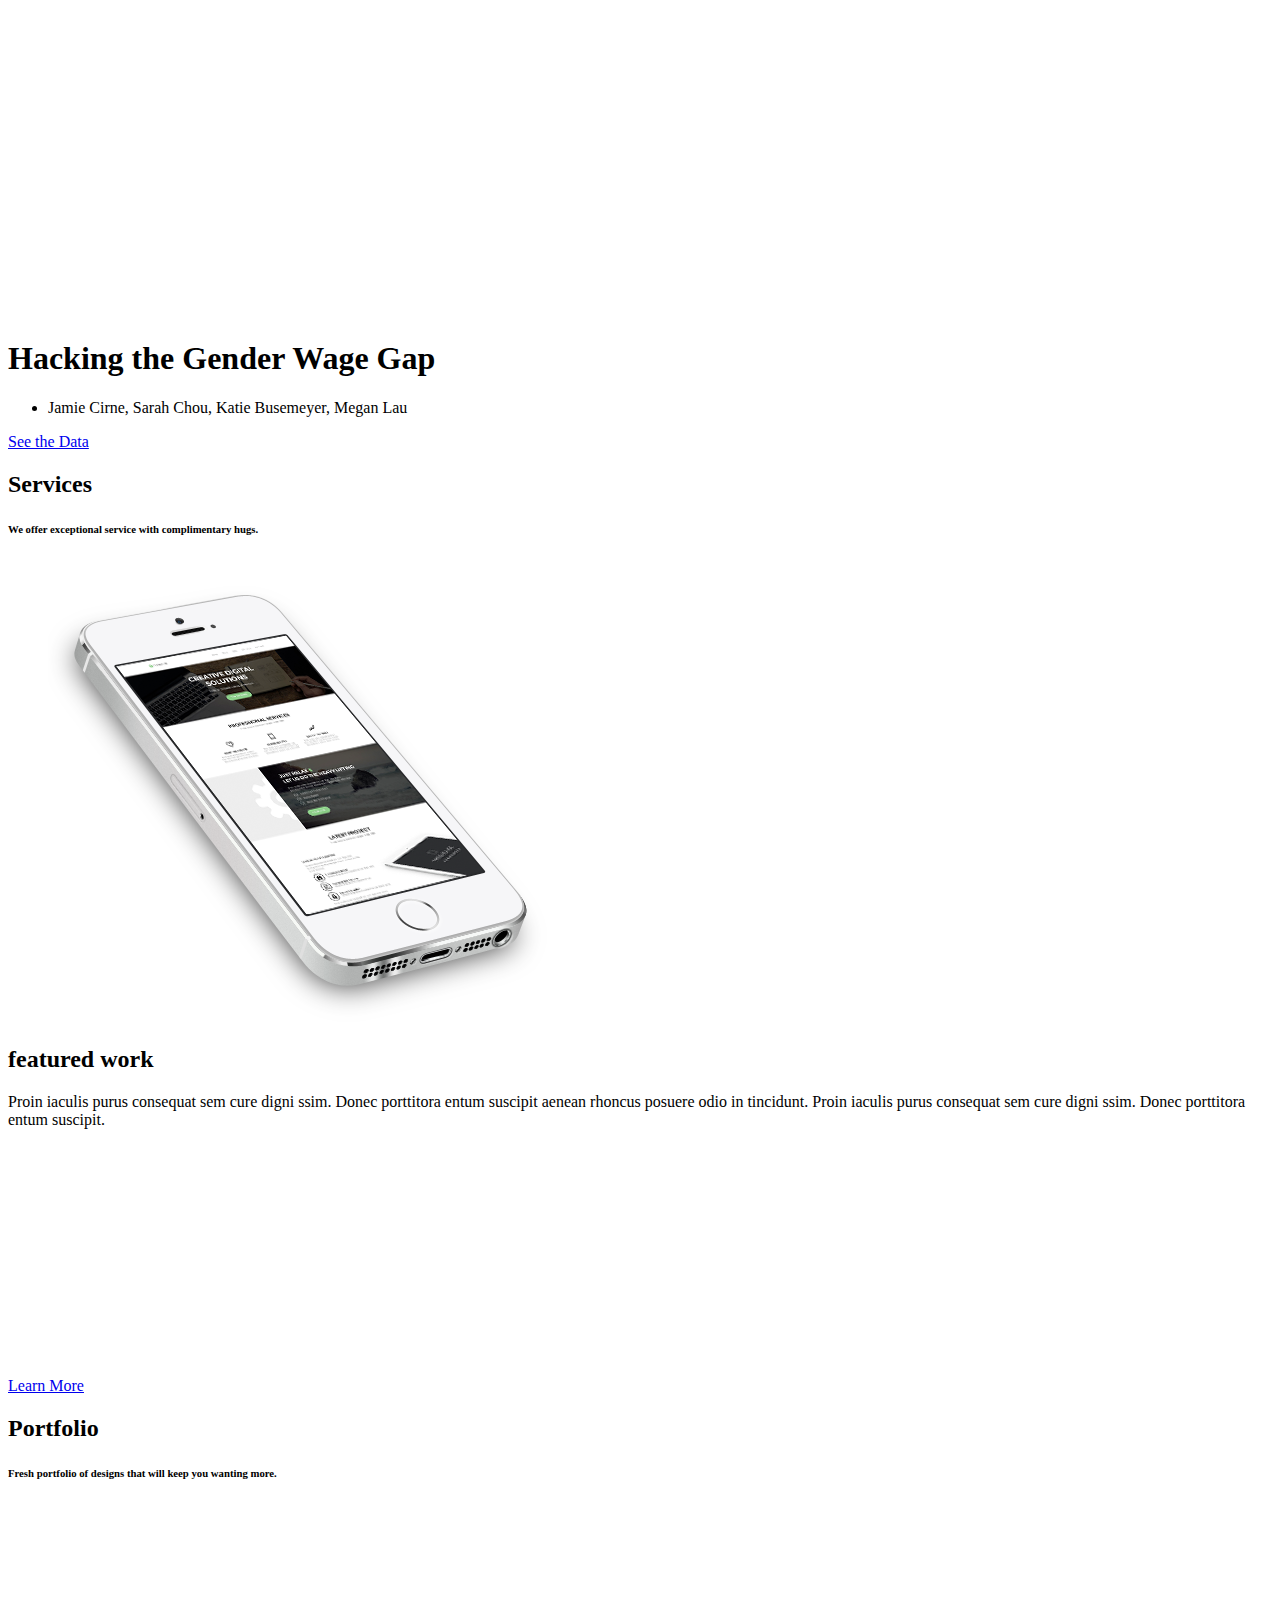
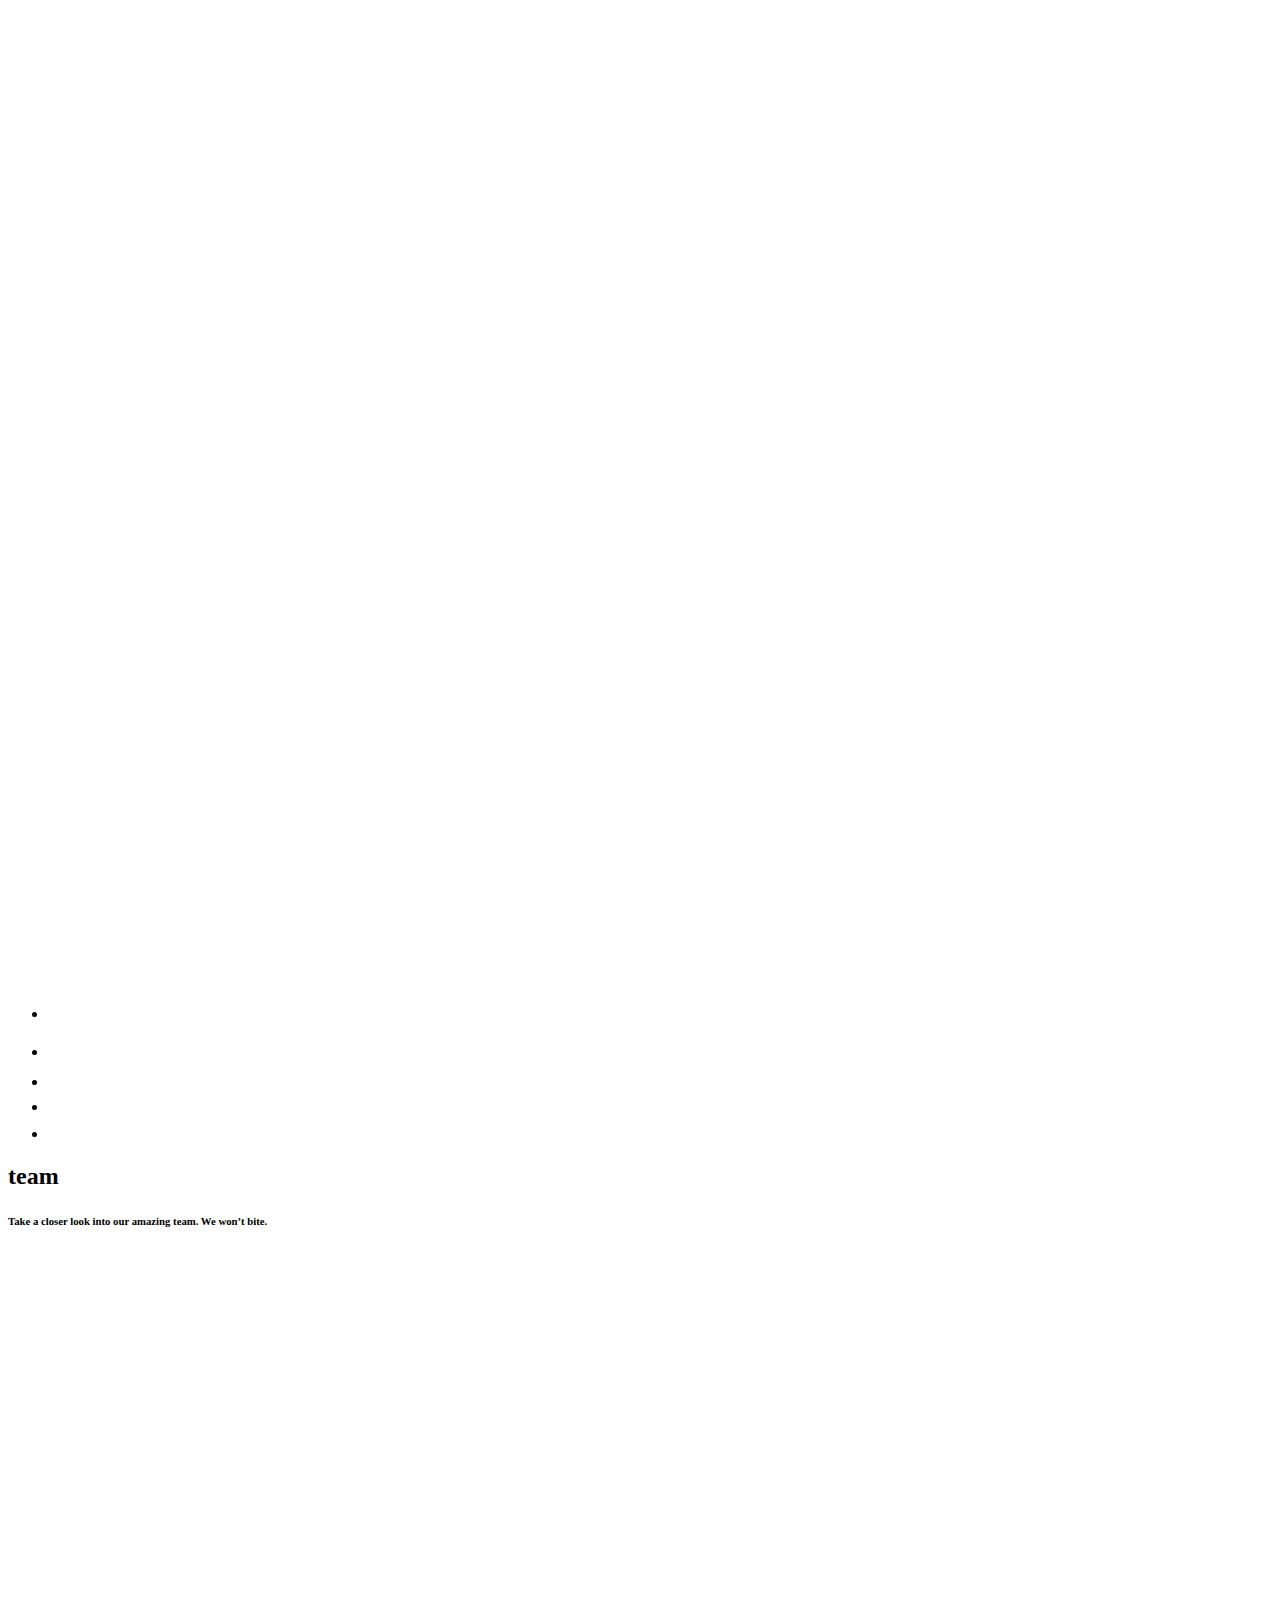
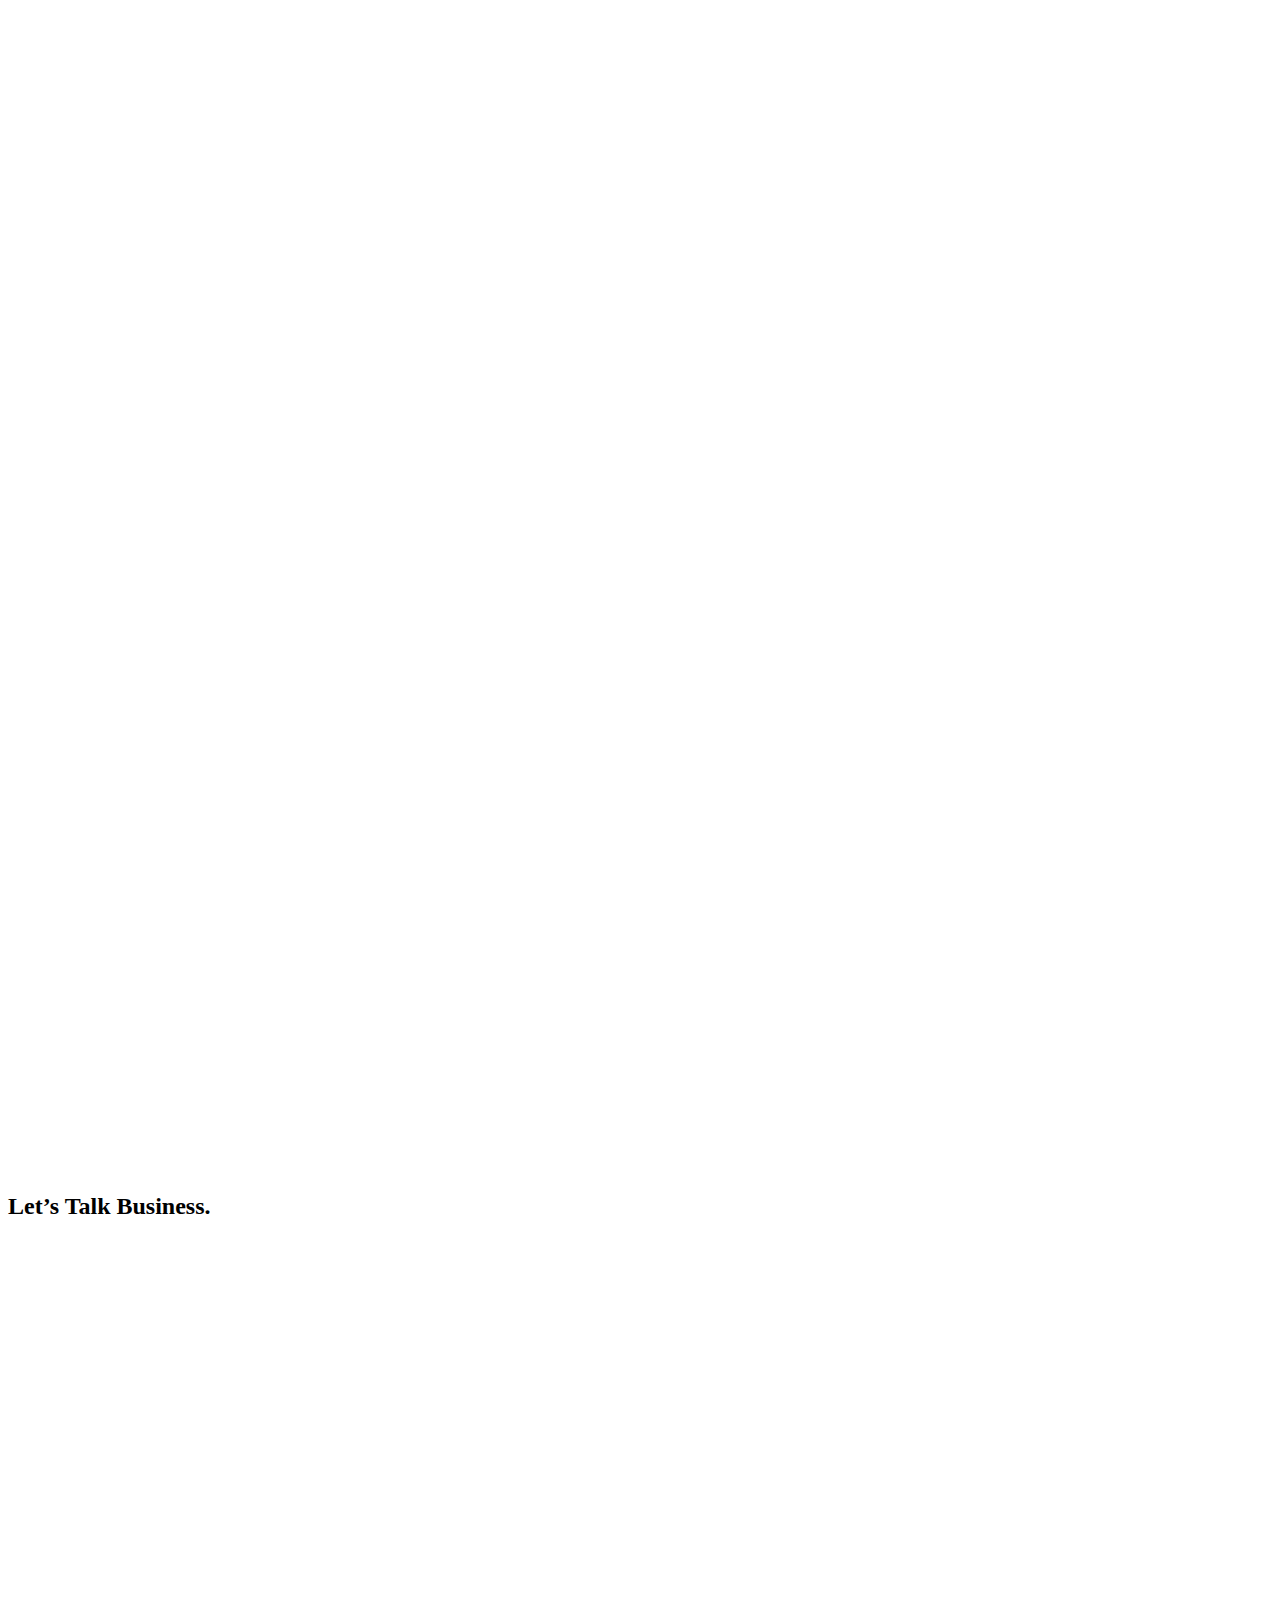
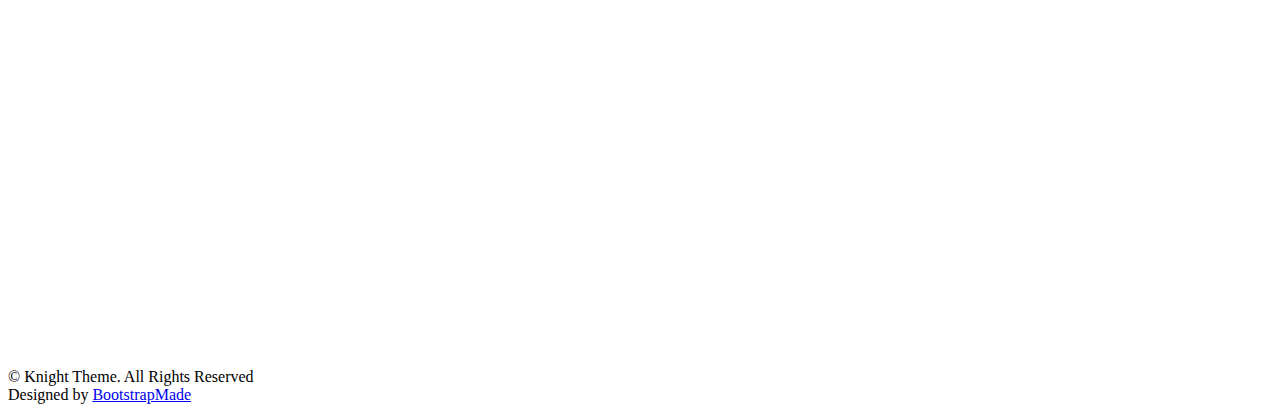
==== commit e5e25a8a: "changing reference from css to website/css" ====
--- a/website/index.html
+++ b/website/index.html
@@ -12,12 +12,12 @@
 	<link href='https://fonts.googleapis.com/css?family=Montserrat:400,700' rel='stylesheet' type='text/css'>
 	<link href='https://fonts.googleapis.com/css?family=Open+Sans:400,300,800italic,700italic,600italic,400italic,300italic,800,700,600' rel='stylesheet' type='text/css'>
 
-	<link href="css/bootstrap.css" rel="stylesheet" type="text/css">
-	<link href="css/style.css" rel="stylesheet" type="text/css">
-	<link href="css/font-awesome.css" rel="stylesheet" type="text/css">
-	<link href="css/responsive.css" rel="stylesheet" type="text/css">
-	<link href="css/magnific-popup.css" rel="stylesheet" type="text/css">
-	<link href="css/animate.css" rel="stylesheet" type="text/css">
+	<link href="website/css/bootstrap.css" rel="stylesheet" type="text/css">
+	<link href="website/css/style.css" rel="stylesheet" type="text/css">
+	<link href="website/css/font-awesome.css" rel="stylesheet" type="text/css">
+	<link href="website/css/responsive.css" rel="stylesheet" type="text/css">
+	<link href="website/css/magnific-popup.css" rel="stylesheet" type="text/css">
+	<link href="website/css/animate.css" rel="stylesheet" type="text/css">
 
 	<script type="text/javascript" src="js/jquery.1.8.3.min.js"></script>
 	<script type="text/javascript" src="js/bootstrap.js"></script>
